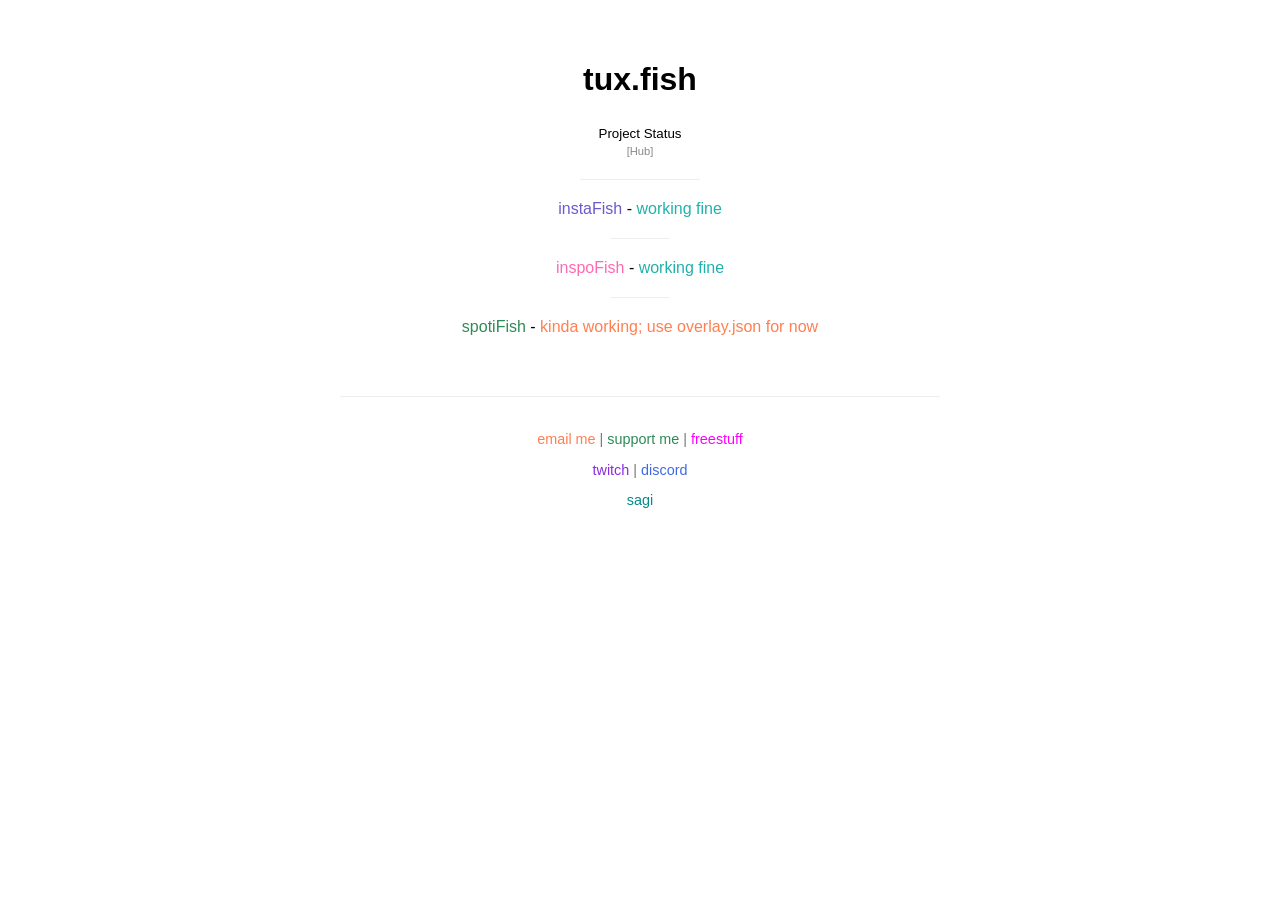
==== status.html @ d0bba621 "Update spotifish status" ====
<!doctype html>
<html lang="en">
    <head>
        <meta charset="UTF-8" />
        <meta name="author" content="intellectualtux" />
        <meta name="description" content="tux's project status page" />
        <meta name="viewport" content="width=device-width, initial-scale=1.0" />
        <link rel="icon" type="image/x-icon" href="img/favicon.gif" />
        <title>status dot fish</title>
        <meta property="og:site_name" content="tux.fish/status" />
        <meta property="og:title" content="status dot fish" />
        <meta
            property="og:description"
            content="lets you know if something's broken and if fixes are coming"
        />
        <meta property="og:url" content="https://tux.fish/status" />
        <meta property="og:image" content="https://tux.fish/img/favicon.gif" />
        <meta property="og:type" content="website" />
        <meta name="theme-color" content="#00FF7F" />
        <link rel="stylesheet" href="styles.css" />
    </head>
    <body>
        <h1>tux.fish</h1>
        <sub>Project Status</sub>
        <br />
        <a href="/" class="small-link">[Hub]</a>
        <hr />

        <ul>
            <li>
                <a
                    class="project"
                    id="instafish"
                    href="https://instafish.tux.fish"
                    >instaFish</a
                >
                -
                <span style="color: lightseagreen">working fine</span>
                <hr class="project-separator" />
                <a
                    class="project"
                    id="inspofish"
                    href="https://inspofish.tux.fish"
                    >inspoFish</a
                >
                -
                <span style="color: lightseagreen">working fine</span>
                <hr class="project-separator" />
                <a
                    class="project"
                    id="spotifish"
                    href="https://spotifish.tux.fish"
                    >spotiFish</a
                >
                -
                <span style="color: coral"
                    >kinda working; use overlay.json for now</span
                >
            </li>
        </ul>
        <footer>
            <p>
                <a class="email" href="mailto:intellectualtux@proton.me"
                    >email me</a
                >
                |
                <a class="kofi" href="https://ko-fi.tux.fish">support me</a>
                |
                <a class="freestuff" href="https://freebies.tux.fish"
                    >freestuff</a
                >
            </p>
            <p>
                <a class="twitch" href="https://twitch.tux.fish">twitch</a>
                |
                <a class="discord" href="https://discord.tux.fish">discord</a>
            </p>
            <p>
                <a class="sagi" href="https://sagitariogal.carrd.co/">sagi</a>
            </p>
        </footer>
    </body>
</html>
---- styles.css ----
body {
    font-family: -apple-system, sans-serif;
    text-align: center;
    padding: 40px;
    max-width: 600px;
    margin: 0 auto;
}

ul {
    list-style-type: none;
    margin: 0;
    padding: 0;
}

hr {
    width: 20%;
    margin: 20px auto;
    border: 0;
    border-top: 1px solid #eee;
}
.project-separator {
    width: 10%;
}
a.project {
    text-decoration: none;
    transition: color 0.3s ease;
}
a.project:hover {
    text-decoration: underline;
}
#instafish {
    color: slateblue;
}
#inspofish {
    color: hotpink;
}
#spotifish {
    color: seagreen;
}

footer {
    margin-top: 60px;
    padding: 20px 0;
    border-top: 1px solid #eee;
    font-size: 0.9em;
    color: #777;
}

footer a {
    text-decoration: none;
    transition: color 0.3s ease;
}

footer a.email {
    color: coral;
}

footer a.kofi {
    color: seagreen;
}

footer a.twitch {
    color: blueviolet;
}

footer a.discord {
    color: royalblue;
}

footer a.freestuff {
    color: fuchsia;
}

footer a.sagi {
    color: darkcyan;
}

footer a:hover {
    text-decoration: underline;
}

.small-link {
    font-size: 0.7em; /* Make it tiny */
    color: #888; /* A subtle color */
    text-decoration: none;
    margin-left: 0px;
}

.small-link:hover {
    text-decoration: underline;
}

sub {
    padding: 0;
    margin: 0;
}
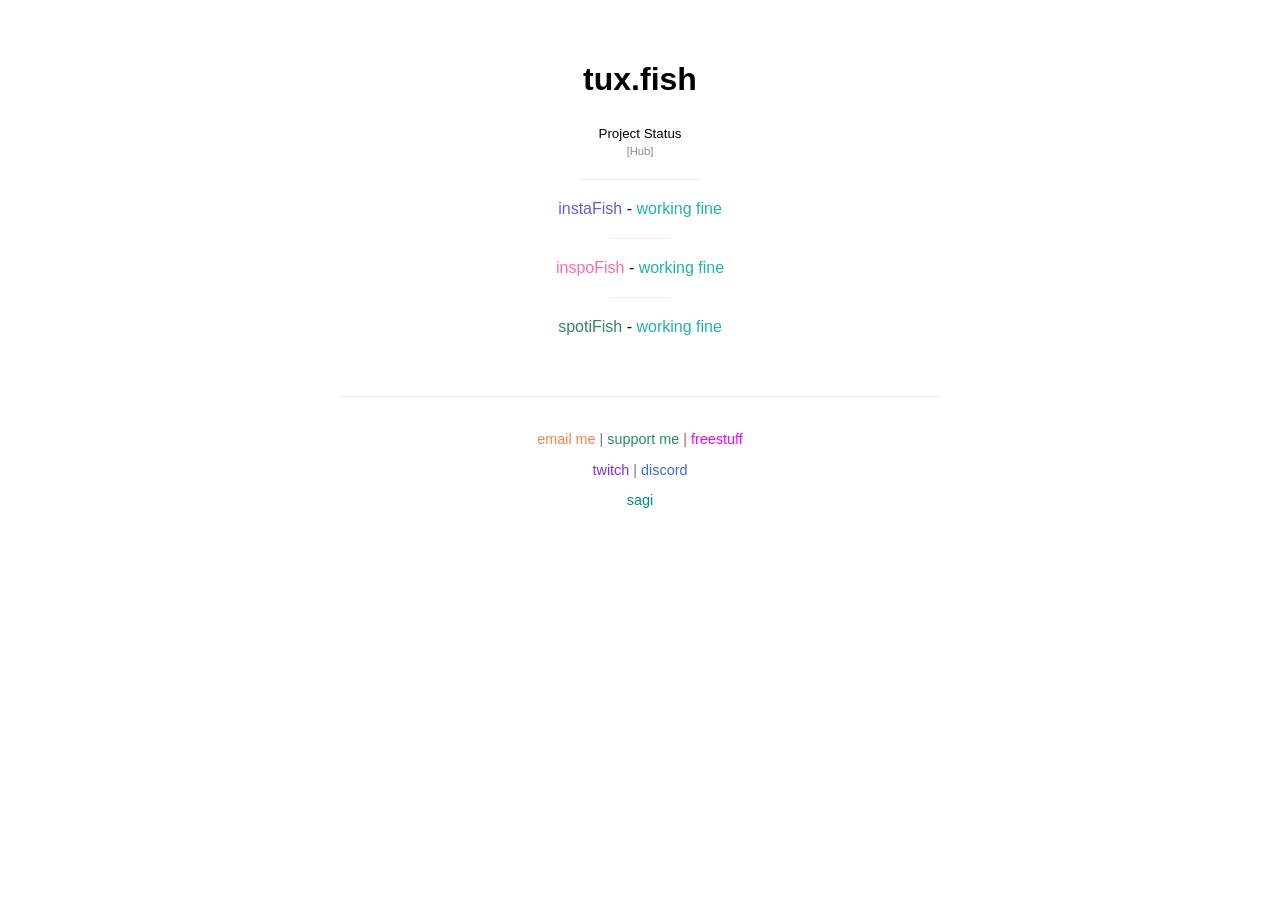
==== commit 4c85d2b6: "Update spotifish status" ====
--- a/status.html
+++ b/status.html
@@ -53,9 +53,7 @@
                     >spotiFish</a
                 >
                 -
-                <span style="color: coral"
-                    >kinda working; use overlay.json for now</span
-                >
+                <span style="color: lightseagreen">working fine</span>
             </li>
         </ul>
         <footer>
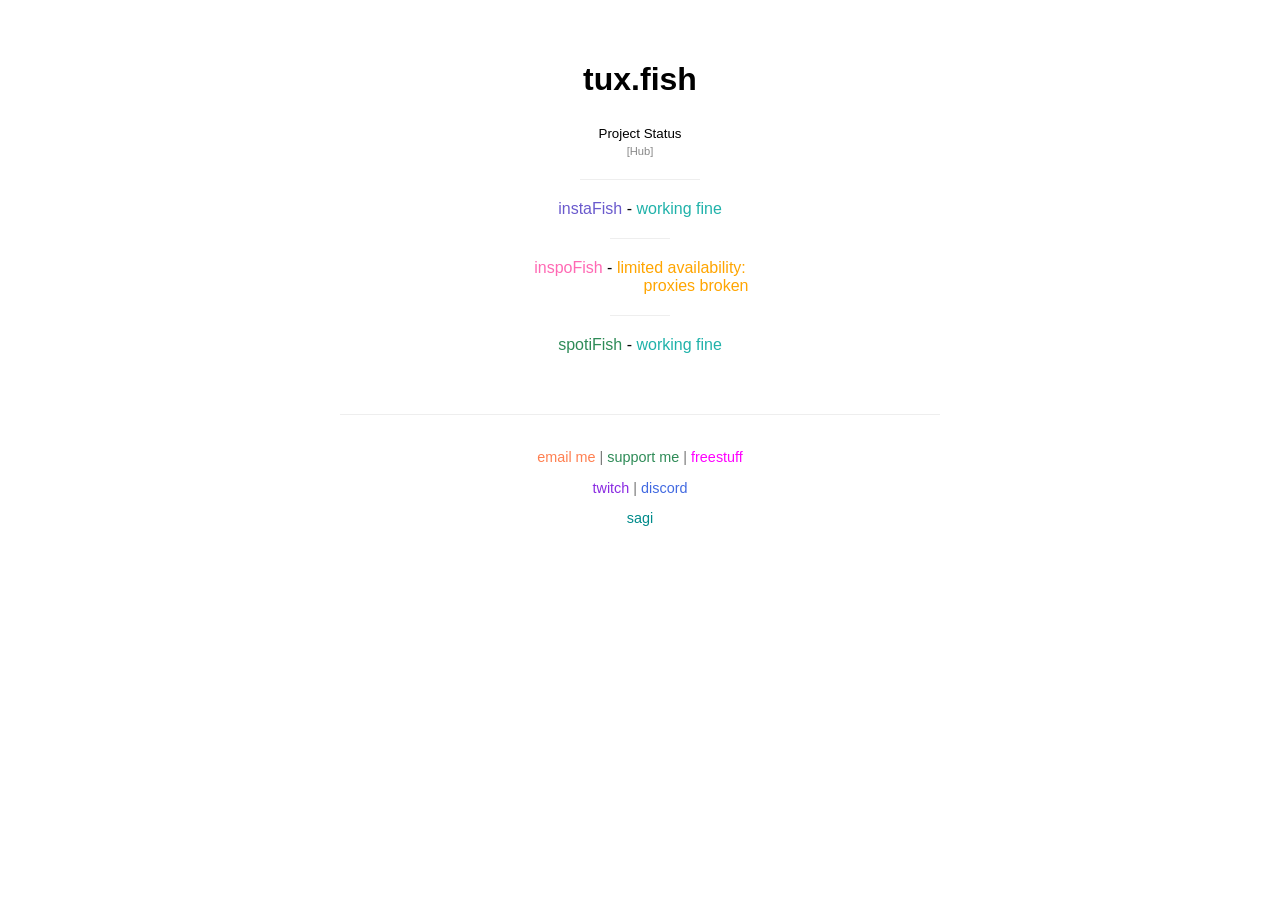
==== commit f45cb5df: "Update instafish status" ====
--- a/status.html
+++ b/status.html
@@ -44,7 +44,8 @@
                     >inspoFish</a
                 >
                 -
-                <span style="color: lightseagreen">working fine</span>
+                <span style="color: orange">limited availability:
+                    <br/ > &emsp;&emsp;&emsp;&emsp;&emsp;&emsp;&emsp;proxies broken</span>
                 <hr class="project-separator" />
                 <a
                     class="project"
--- a/styles.css
+++ b/styles.css
@@ -94,3 +94,10 @@
     padding: 0;
     margin: 0;
 }
+#social-username {
+    font-size: 0.7em;
+    color: lightslategrey;
+    margin-top: 10px;
+    margin-bottom: 0;
+    padding-bottom: 4px;
+}
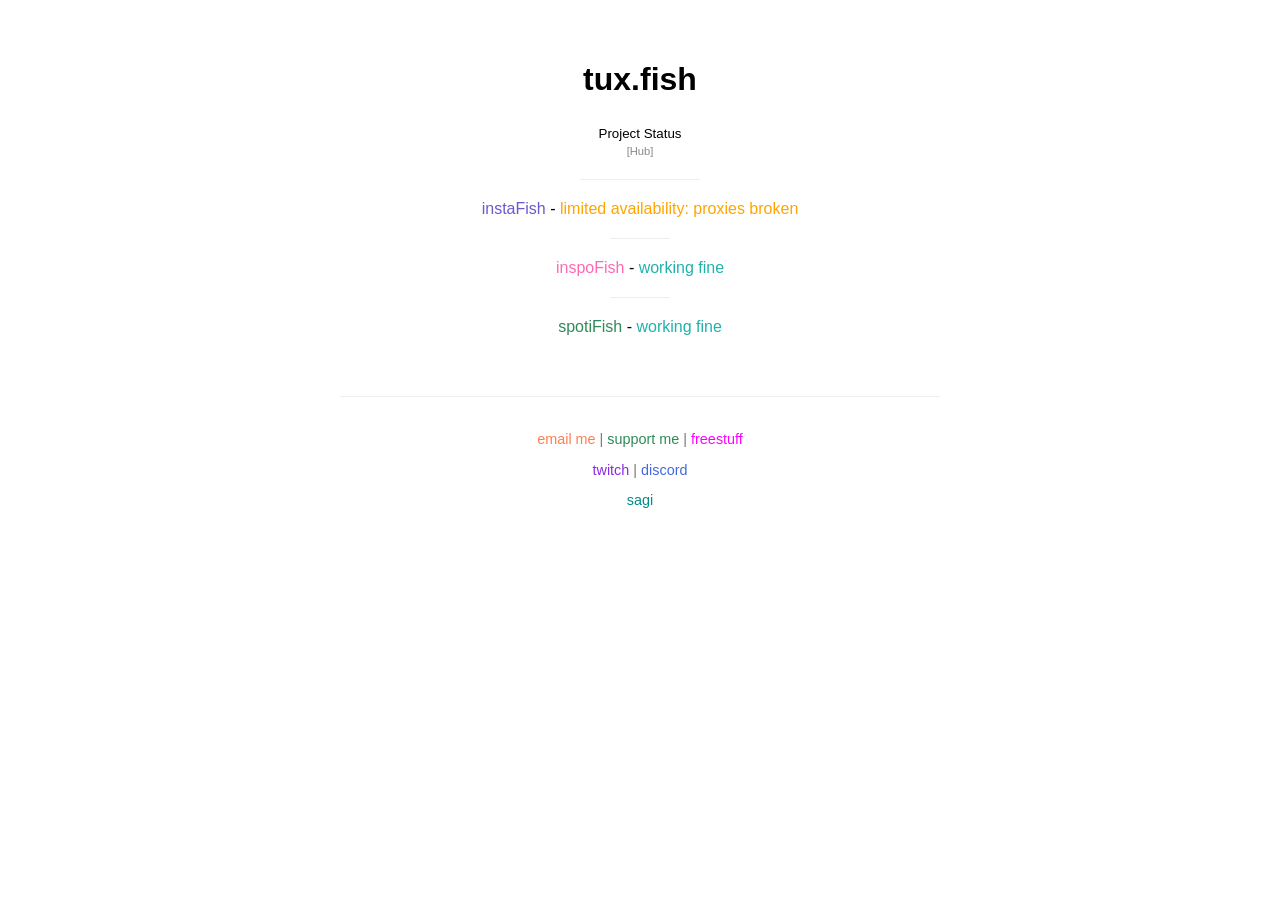
==== commit 85f48a6f: "Fix mixup between instafish and inspofish statuses" ====
--- a/status.html
+++ b/status.html
@@ -35,7 +35,7 @@
                     >instaFish</a
                 >
                 -
-                <span style="color: lightseagreen">working fine</span>
+                <span style="color: orange">limited availability: proxies broken</span>
                 <hr class="project-separator" />
                 <a
                     class="project"
@@ -44,8 +44,7 @@
                     >inspoFish</a
                 >
                 -
-                <span style="color: orange">limited availability:
-                    <br/ > &emsp;&emsp;&emsp;&emsp;&emsp;&emsp;&emsp;proxies broken</span>
+                <span style="color: lightseagreen">working fine</span>
                 <hr class="project-separator" />
                 <a
                     class="project"
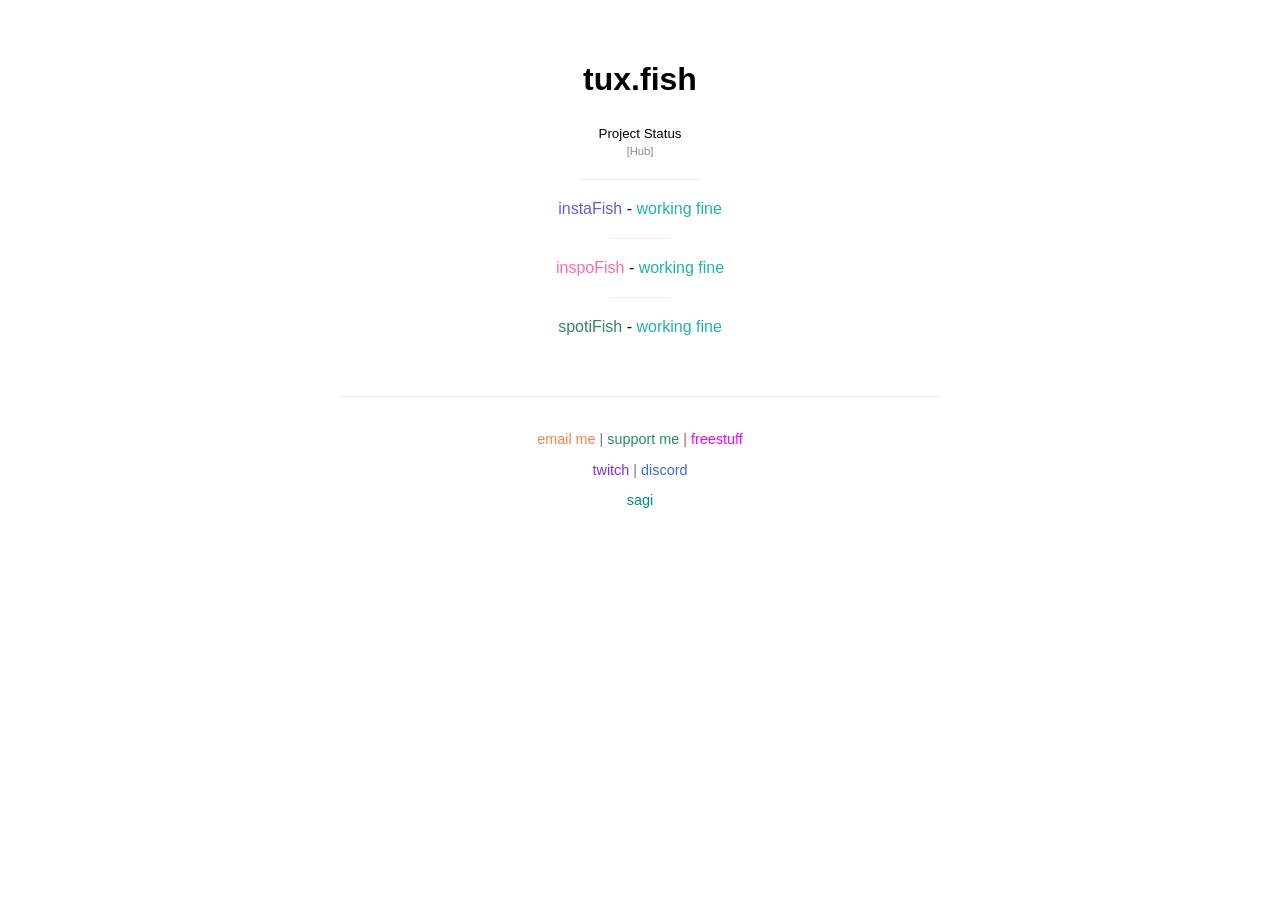
==== commit db5163a4: "Update status.html" ====
--- a/status.html
+++ b/status.html
@@ -35,7 +35,7 @@
                     >instaFish</a
                 >
                 -
-                <span style="color: orange">limited availability: proxies broken</span>
+                <span style="color: lightseagreen">working fine</span>
                 <hr class="project-separator" />
                 <a
                     class="project"
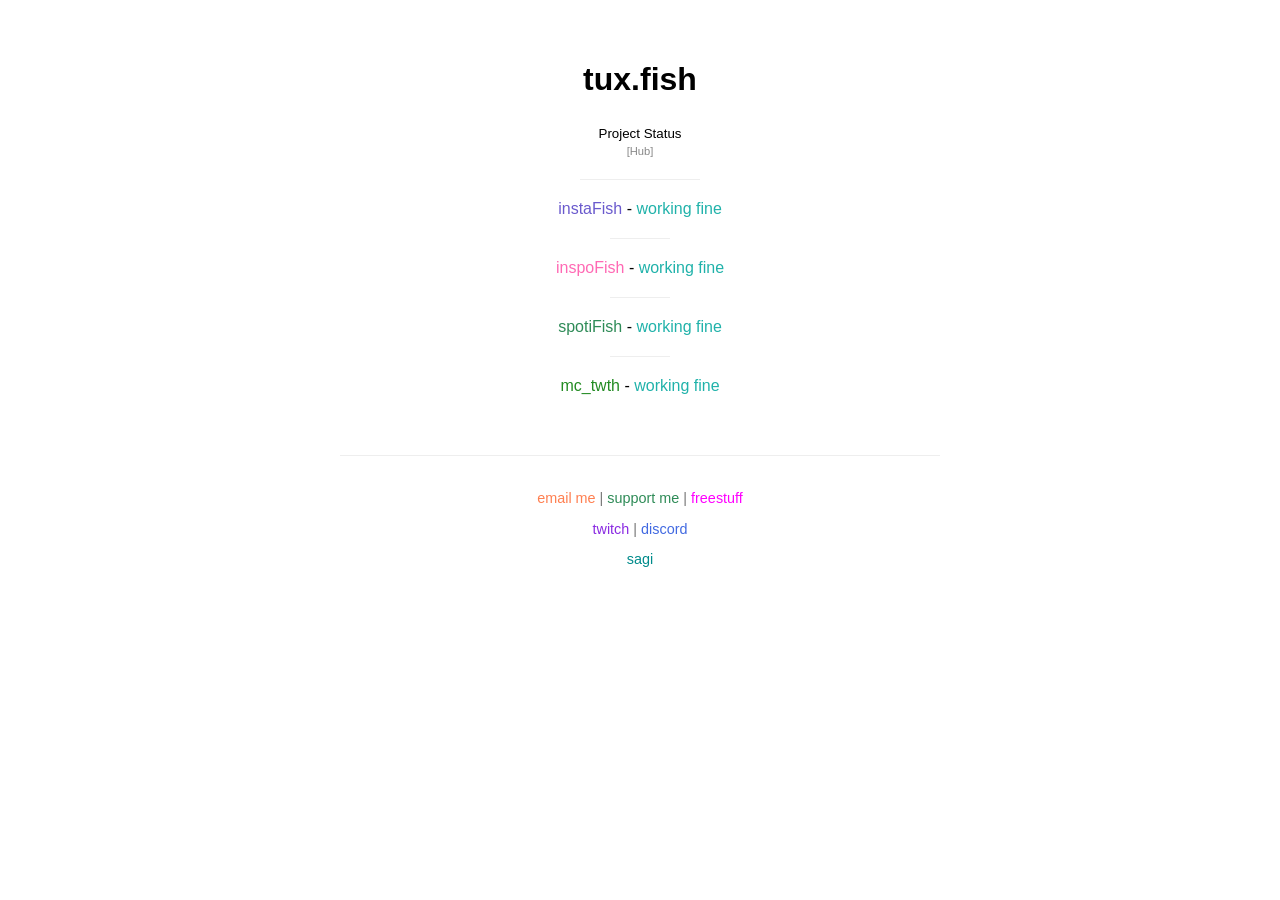
==== commit 29175ad7: "Add mc_twth links, add legal/mc_twth" ====
--- a/status.html
+++ b/status.html
@@ -54,6 +54,15 @@
                 >
                 -
                 <span style="color: lightseagreen">working fine</span>
+                <hr class="project-separator" />
+                <a
+                    class="project"
+                    id="mc_twth"
+                    href="https://mc-twth.tux.fish"
+                    >mc_twth</a
+                >
+                -
+                <span style="color: lightseagreen">working fine</span>
             </li>
         </ul>
         <footer>
@@ -74,7 +83,7 @@
                 <a class="discord" href="https://discord.tux.fish">discord</a>
             </p>
             <p>
-                <a class="sagi" href="https://sagitariogal.carrd.co/">sagi</a>
+                <a class="sagi" href="https://sagi.tux.fish/">sagi</a>
             </p>
         </footer>
     </body>
--- a/styles.css
+++ b/styles.css
@@ -36,6 +36,9 @@
 }
 #spotifish {
     color: seagreen;
+}
+#mc_twth {
+    color: forestgreen;
 }
 
 footer {
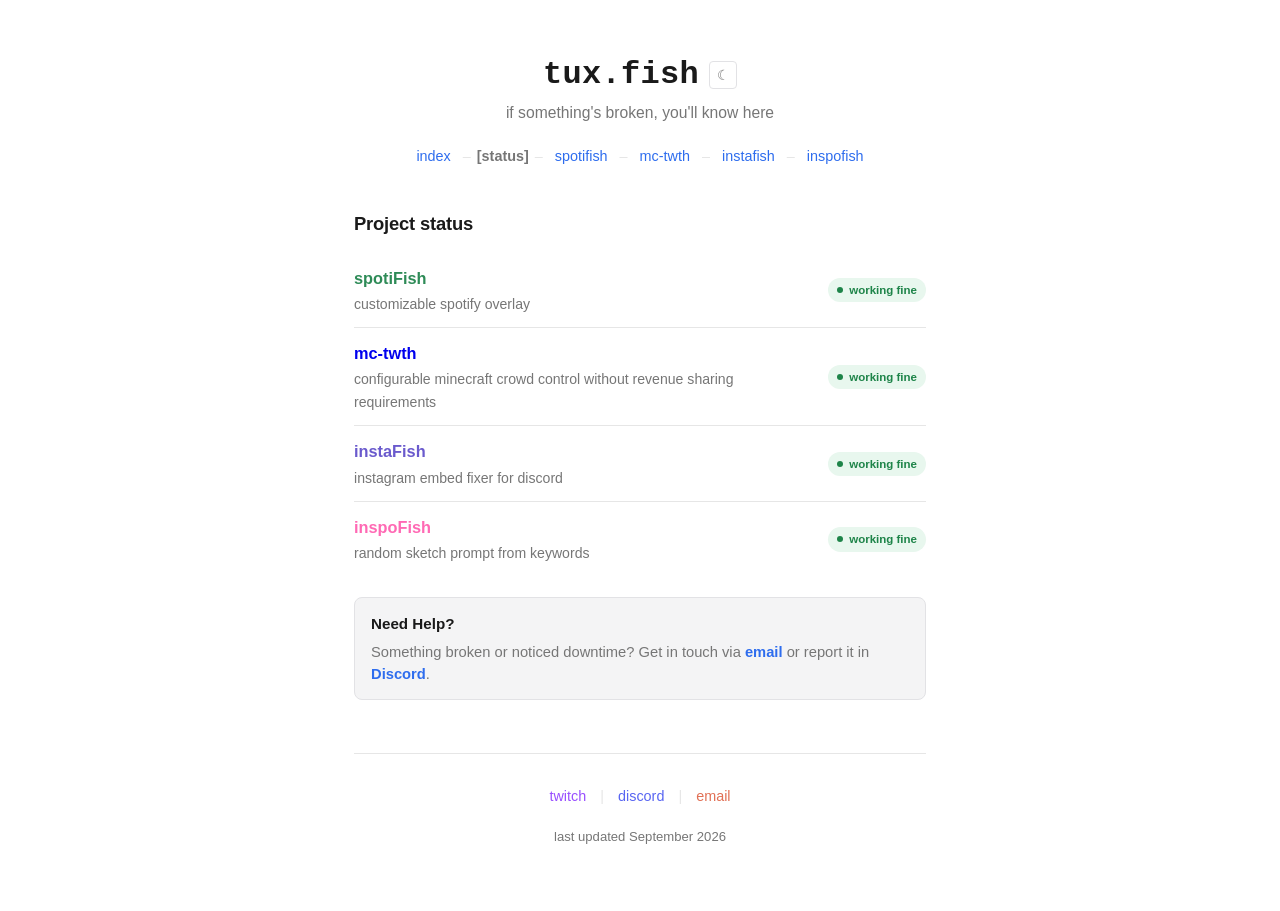
==== commit 1a4f4f34: "Site Redesign 2.0" ====
--- a/status.html
+++ b/status.html
@@ -1,90 +1,76 @@
-<!doctype html>
+<!DOCTYPE html>
 <html lang="en">
-    <head>
-        <meta charset="UTF-8" />
-        <meta name="author" content="intellectualtux" />
-        <meta name="description" content="tux's project status page" />
-        <meta name="viewport" content="width=device-width, initial-scale=1.0" />
-        <link rel="icon" type="image/x-icon" href="img/favicon.gif" />
-        <title>status dot fish</title>
-        <meta property="og:site_name" content="tux.fish/status" />
-        <meta property="og:title" content="status dot fish" />
-        <meta
-            property="og:description"
-            content="lets you know if something's broken and if fixes are coming"
-        />
-        <meta property="og:url" content="https://tux.fish/status" />
-        <meta property="og:image" content="https://tux.fish/img/favicon.gif" />
-        <meta property="og:type" content="website" />
-        <meta name="theme-color" content="#00FF7F" />
-        <link rel="stylesheet" href="styles.css" />
-    </head>
-    <body>
-        <h1>tux.fish</h1>
-        <sub>Project Status</sub>
-        <br />
-        <a href="/" class="small-link">[Hub]</a>
-        <hr />
+<head>
+<meta charset="UTF-8">
+<meta name="viewport" content="width=device-width, initial-scale=1">
+<title>status dot fish</title>
+<meta name="author" content="intellectualtux">
+<meta name="description" content="lets you know if something's broken and if fixes are coming">
+<meta property="og:description" content="lets you know if something's broken and if fixes are coming">
+<meta property="og:image" content="https://tux.fish/img/favicon.gif">
+<meta property="og:site_name" content="tux.fish/status">
+<meta property="og:title" content="status dot fish">
+<meta property="og:type" content="website">
+<meta property="og:url" content="https://tux.fish/status">
+<meta name="theme-color" content="#00FF7F">
+<link rel="icon" href="https://tux.fish/img/favicon.gif">
+<link rel="stylesheet" href="styles.css">
+<script src="site.js" defer></script>
+</head>
+<body>
 
-        <ul>
-            <li>
-                <a
-                    class="project"
-                    id="instafish"
-                    href="https://instafish.tux.fish"
-                    >instaFish</a
-                >
-                -
-                <span style="color: lightseagreen">working fine</span>
-                <hr class="project-separator" />
-                <a
-                    class="project"
-                    id="inspofish"
-                    href="https://inspofish.tux.fish"
-                    >inspoFish</a
-                >
-                -
-                <span style="color: lightseagreen">working fine</span>
-                <hr class="project-separator" />
-                <a
-                    class="project"
-                    id="spotifish"
-                    href="https://spotifish.tux.fish"
-                    >spotiFish</a
-                >
-                -
-                <span style="color: lightseagreen">working fine</span>
-                <hr class="project-separator" />
-                <a
-                    class="project"
-                    id="mc_twth"
-                    href="https://mc-twth.tux.fish"
-                    >mc_twth</a
-                >
-                -
-                <span style="color: lightseagreen">working fine</span>
-            </li>
-        </ul>
-        <footer>
-            <p>
-                <a class="email" href="mailto:intellectualtux@proton.me"
-                    >email me</a
-                >
-                |
-                <a class="kofi" href="https://ko-fi.tux.fish">support me</a>
-                |
-                <a class="freestuff" href="https://freebies.tux.fish"
-                    >freestuff</a
-                >
-            </p>
-            <p>
-                <a class="twitch" href="https://twitch.tux.fish">twitch</a>
-                |
-                <a class="discord" href="https://discord.tux.fish">discord</a>
-            </p>
-            <p>
-                <a class="sagi" href="https://sagi.tux.fish/">sagi</a>
-            </p>
-        </footer>
-    </body>
+<main>
+
+  <header class="site-header">
+    <div class="title-wrap">
+      <h1>tux.fish</h1>
+      <button id="theme-toggle" class="theme-toggle" type="button" aria-label="Toggle dark mode">
+        <span aria-hidden="true">☾</span>
+      </button>
+    </div>
+    <p class="blurb">if something's broken, you'll know here</p>
+    <nav class="site-nav" aria-label="Main Navigation">
+      <a href="/">index</a>
+      <span class="sep">–</span>
+      <span class="current" aria-current="page">[status]</span>
+      <span class="sep">–</span>
+      <a href="https://spotifish.tux.fish">spotifish</a>
+      <span class="sep">–</span>
+      <a href="https://mc-twth.tux.fish">mc-twth</a>
+      <span class="sep">–</span>
+      <a href="https://instafish.tux.fish">instafish</a>
+      <span class="sep">–</span>
+      <a href="https://inspofish.tux.fish">inspofish</a>
+    </nav>
+  </header>
+
+  <div class="content">
+
+    <section class="projects-section" aria-labelledby="status-heading">
+      <h2 id="status-heading">Project status</h2>
+      <div id="status-projects-list">
+        <span class="placeholder">loading data...</span>
+      </div>
+    </section>
+
+    <aside class="callout" data-href="mailto:intellectualtux@proton.me" tabindex="0" role="link" aria-label="Support notice">
+      <div class="callout-title"><a href="mailto:intellectualtux@proton.me">Need Help?</a></div>
+      <p>Something broken or noticed downtime? Get in touch via <a href="mailto:intellectualtux@proton.me">email</a> or report it in <a href="https://discord.tux.fish">Discord</a>.</p>
+    </aside>
+
+  </div>
+
+  <footer class="site-footer">
+    <nav class="links" aria-label="Social links">
+      <a href="https://twitch.tux.fish" class="link-twitch">twitch</a>
+      <span class="sep">|</span>
+      <a href="https://discord.tux.fish" class="link-discord">discord</a>
+      <span class="sep">|</span>
+      <a href="mailto:intellectualtux@proton.me" class="link-email">email</a>
+    </nav>
+    <div class="updated">last updated September 2026</div>
+  </footer>
+
+</main>
+</body>
 </html>
--- a/styles.css
+++ b/styles.css
@@ -1,106 +1,379 @@
-body {
-    font-family: -apple-system, sans-serif;
-    text-align: center;
-    padding: 40px;
-    max-width: 600px;
-    margin: 0 auto;
-}
-
-ul {
-    list-style-type: none;
-    margin: 0;
-    padding: 0;
-}
-
-hr {
-    width: 20%;
-    margin: 20px auto;
-    border: 0;
-    border-top: 1px solid #eee;
-}
-.project-separator {
-    width: 10%;
-}
-a.project {
-    text-decoration: none;
-    transition: color 0.3s ease;
-}
-a.project:hover {
-    text-decoration: underline;
-}
-#instafish {
-    color: slateblue;
-}
-#inspofish {
-    color: hotpink;
-}
-#spotifish {
-    color: seagreen;
-}
-#mc_twth {
-    color: forestgreen;
-}
-
-footer {
-    margin-top: 60px;
-    padding: 20px 0;
-    border-top: 1px solid #eee;
-    font-size: 0.9em;
-    color: #777;
-}
-
-footer a {
-    text-decoration: none;
-    transition: color 0.3s ease;
-}
-
-footer a.email {
-    color: coral;
-}
-
-footer a.kofi {
-    color: seagreen;
-}
-
-footer a.twitch {
-    color: blueviolet;
-}
-
-footer a.discord {
-    color: royalblue;
-}
-
-footer a.freestuff {
-    color: fuchsia;
-}
-
-footer a.sagi {
-    color: darkcyan;
-}
-
-footer a:hover {
-    text-decoration: underline;
-}
-
-.small-link {
-    font-size: 0.7em; /* Make it tiny */
-    color: #888; /* A subtle color */
-    text-decoration: none;
-    margin-left: 0px;
-}
-
-.small-link:hover {
-    text-decoration: underline;
-}
-
-sub {
-    padding: 0;
-    margin: 0;
-}
-#social-username {
-    font-size: 0.7em;
-    color: lightslategrey;
-    margin-top: 10px;
-    margin-bottom: 0;
-    padding-bottom: 4px;
-}
+:root{
+  --bg:#ffffff;
+  --text:#1a1a1a;
+  --muted:#767676;
+  --muted-link:#717585;
+  --rule:#e6e6e6;
+  --box:#f4f4f5;
+  --box-border:#e2e2e5;
+  --box-hover:#dedee3;
+  --placeholder:#b5761f;
+  --placeholder-bg:#fbf3e6;
+  --link:#2e6dee;
+  --font: -apple-system, BlinkMacSystemFont, "Segoe UI", Helvetica, Arial, sans-serif;
+  --mono: ui-monospace, "SFMono-Regular", "JetBrains Mono", Menlo, Consolas, monospace;
+
+  --c-insta:#6A5ACD;
+  --c-inspo:#FF69B4;
+  --c-spoti:#2E8B57;
+  --c-mctwth:#228B22;
+  --c-email:#e17055;
+  --c-twitch:#9950ff;
+  --c-discord:#5865F2;
+  --c-sagi:#527aff;
+  --c-hannah:#f1785f;
+  --c-sakenna:#5d4cb6;
+}
+
+[data-theme="dark"]{
+  --bg:#121316;
+  --text:#e6e6e6;
+  --muted:#8c8f9a;
+  --muted-link:#717585;
+  --rule:#23262d;
+  --box:#1a1c23;
+  --box-border:#2b2f3a;
+  --box-hover:#353a47;
+  --placeholder:#e0af68;
+  --placeholder-bg:#282218;
+  --link:#6ba1ff;
+
+  --c-insta:#9b8df7;
+  --c-inspo:#ff85c8;
+  --c-spoti:#4ade80;
+  --c-mctwth:#48bb78;
+  --c-email:#f87171;
+  --c-twitch:#bc86ff;
+  --c-discord:#8791f2;
+  --c-sagi:#b4dbff;
+  --c-hannah:#F1AFA1;
+  --c-sakenna:#bcb3ff;
+}
+
+*{box-sizing:border-box;}
+
+body{
+  margin:0;
+  background:var(--bg);
+  color:var(--text);
+  font-family:var(--font);
+  font-size:16px;
+  line-height:1.6;
+  min-height:100vh;
+  transition:background-color 0.2s ease, color 0.2s ease;
+}
+
+main{
+  max-width:620px;
+  margin:0 auto;
+  padding:56px 24px 64px;
+}
+
+/* Accessibility focus styles */
+a:focus-visible,
+button:focus-visible,
+.info-card:focus-visible,
+.callout:focus-visible{
+  outline:2px solid var(--link);
+  outline-offset:2px;
+  border-radius:4px;
+}
+
+a{text-decoration:none;}
+a:hover{text-decoration:underline;}
+
+/* ===== Standard Header ===== */
+.site-header{
+  text-align:center;
+  margin-bottom:36px;
+}
+.title-wrap{
+  display:inline-flex;
+  align-items:center;
+  justify-content:center;
+  gap:10px;
+  margin-bottom:6px;
+}
+.site-header h1{
+  font-family:var(--mono);
+  font-size:2rem;
+  font-weight:800;
+  letter-spacing:0.01em;
+  margin:0;
+  line-height:1.2;
+}
+
+/* Theme toggle button next to site title: square button without brackets */
+.theme-toggle{
+  background:none;
+  border:1px solid var(--box-border);
+  color:var(--muted);
+  width:28px;
+  height:28px;
+  border-radius:4px;
+  display:inline-flex;
+  align-items:center;
+  justify-content:center;
+  cursor:pointer;
+  font-size:0.88rem;
+  transition:color 0.15s ease, background-color 0.15s ease, border-color 0.15s ease, transform 0.15s ease;
+}
+.theme-toggle:hover{
+  color:var(--text);
+  background-color:var(--box);
+  border-color:var(--box-hover);
+  transform:scale(1.06);
+}
+
+.site-header .blurb{
+  margin:0 0 16px;
+  font-size:0.98rem;
+  color:var(--muted);
+}
+.site-nav{
+  display:inline-flex;
+  align-items:center;
+  justify-content:center;
+  flex-wrap:wrap;
+  gap:2px 4px;
+  font-size:0.9rem;
+  color:var(--muted);
+}
+.site-nav .current{color:var(--muted); font-weight:600;}
+.site-nav a{
+  color:var(--link);
+  text-decoration:none;
+  padding:4px 6px;
+  border-radius:4px;
+  transition:background-color 0.15s ease;
+}
+.site-nav a:hover{text-decoration:underline; background:var(--box);}
+.site-nav .sep{color:var(--rule); margin:0 2px;}
+
+/* Content sections */
+.content > section{
+  margin-top:2.2em;
+  padding-top:1.5em;
+  border-top:1px solid var(--rule);
+}
+.content > section:first-of-type{
+  margin-top:0;
+  padding-top:0;
+  border-top:none;
+}
+.content h2{
+  font-size:1.15rem;
+  font-weight:800;
+  margin:0 0 0.8em;
+  letter-spacing:-0.01em;
+}
+.content p{margin:0 0 1em;}
+.content p a{color:var(--link);}
+
+.placeholder{
+  color:var(--placeholder);
+  background:var(--placeholder-bg);
+  border:1px dashed #e0c088;
+  border-radius:4px;
+  padding:0.05em 0.4em;
+  font-size:0.92em;
+}
+
+/* Projects: clean straight divider without lip overhang */
+.project{
+  display:flex;
+  align-items:center;
+  justify-content:space-between;
+  gap:16px;
+  padding:12px 0;
+  border-bottom:1px solid var(--rule);
+}
+.project:last-child{border-bottom:none;}
+.project .left{flex:1;}
+.project .name{font-weight:700; font-size:1.02rem; margin-bottom:2px;}
+.project .blurb{color:var(--muted); font-size:0.88rem;}
+
+/* Status Page Badges (Simple, non-pulsing solid dot) */
+.badge{
+  flex-shrink:0;
+  font-size:0.72rem;
+  font-weight:700;
+  padding:3px 9px;
+  border-radius:20px;
+  white-space:nowrap;
+  display:inline-flex;
+  align-items:center;
+}
+.badge.running{
+  background:#e8f7ee;
+  color:#1e8449;
+}
+.badge.running::before{
+  content:"";
+  display:inline-block;
+  width:6px;
+  height:6px;
+  margin-right:6px;
+  border-radius:50%;
+  background-color:currentColor;
+}
+[data-theme="dark"] .badge.running{
+  background:#132e1f;
+  color:#4ade80;
+}
+
+.badge.upcoming{background:#eef1fb; color:#4a5cc7;}
+[data-theme="dark"] .badge.upcoming{background:#1a2238; color:#818cf8;}
+
+.badge.deprecated{background:#f2f2f2; color:#8a8a8a;}
+[data-theme="dark"] .badge.deprecated{background:#23262d; color:#9ca3af;}
+
+/* Cards Grid & Info Cards */
+.cards-grid{
+  display:grid;
+  grid-template-columns:repeat(auto-fit, minmax(160px, 1fr));
+  gap:14px;
+  margin:0 0 1.2em;
+}
+.info-card{
+  display:block;
+  padding:14px 16px;
+  background:var(--box);
+  border:1px solid var(--box-border);
+  border-radius:8px;
+  cursor:pointer;
+  transition:transform 0.15s ease, border-color 0.15s ease, background-color 0.15s ease;
+}
+.info-card:hover{
+  transform:translateY(-2px);
+  border-color:var(--box-hover);
+}
+.info-card .card-title{
+  font-weight:700;
+  font-size:0.92rem;
+  margin-bottom:4px;
+}
+.info-card .card-title a{
+  color:var(--text);
+  transition:color 0.15s ease;
+}
+.info-card:hover .card-title a{
+  color:var(--link);
+}
+.friend-card .card-title a{
+  transition:opacity 0.15s ease;
+}
+.friend-card:hover .card-title a{
+  opacity:0.85;
+}
+.info-card .card-desc{
+  color:var(--muted);
+  font-size:0.84rem;
+  line-height:1.5;
+}
+.info-card .card-desc a{
+  color:var(--link);
+  font-weight:600;
+}
+.info-card .card-desc a:hover{
+  text-decoration:underline;
+}
+
+/* Callouts with matching hover animation */
+.callout{
+  display:block;
+  background:var(--box);
+  border:1px solid var(--box-border);
+  border-radius:8px;
+  padding:14px 16px;
+  margin:1.4em 0 0;
+  font-size:0.92rem;
+  cursor:pointer;
+  transition:transform 0.15s ease, border-color 0.15s ease, background-color 0.15s ease;
+}
+.callout:hover{
+  transform:translateY(-2px);
+  border-color:var(--box-hover);
+}
+.callout .callout-title{
+  font-weight:700;
+  font-size:0.95rem;
+  margin-bottom:4px;
+  color:var(--text);
+}
+.callout .callout-title a{
+  color:var(--text);
+  transition:color 0.15s ease;
+}
+.callout:hover .callout-title a{
+  color:var(--link);
+}
+.callout p{
+  margin:0;
+  color:var(--muted);
+  line-height:1.5;
+}
+.callout p a{
+  color:var(--link);
+  font-weight:600;
+}
+.callout p a:hover{
+  text-decoration:underline;
+}
+
+/* Friends (keyed off friends.json "id", matches the #<id>-title element JS/HTML render) */
+#sagi-title a{
+color: var(--c-sagi);
+}
+#hannah-title a{
+color: var(--c-hannah);
+}
+#sakenna-title a{
+color: var(--c-sakenna);
+}
+
+/* Running project link colors (keyed off projects.json "id", matches #project-<id>) */
+#project-spotifish .name a{color:var(--c-spoti);}
+#project-mc_twth .name a{color:var(--c-mctwth);}
+#project-instafish .name a{color:var(--c-insta);}
+#project-inspofish .name a{color:var(--c-inspo);}
+
+/* Footer social links */
+.links a.link-twitch{color:var(--c-twitch);}
+.links a.link-discord{color:var(--c-discord);}
+.links a.link-email{color:var(--c-email);}
+
+/* Footer */
+footer{
+  margin-top:3.5em;
+  padding-top:1.8em;
+  border-top:1px solid var(--rule);
+  text-align:center;
+  font-size:0.95rem;
+}
+footer .links{
+  display:flex;
+  flex-wrap:wrap;
+  justify-content:center;
+  align-items:center;
+  gap:8px 6px;
+  font-size:0.9rem;
+}
+footer .links a{
+  color:var(--link);
+  padding:4px 8px;
+  border-radius:4px;
+  transition:background-color 0.15s ease;
+}
+footer .links a:hover{background:var(--box);}
+footer .links span.sep{color:var(--rule);}
+footer .updated{color:var(--muted); font-size:0.82rem; margin-top:14px;}
+
+@media (max-width:520px){
+  .cards-grid{grid-template-columns:1fr;}
+}
+@media (max-width:480px){
+  main{padding:40px 18px 48px;}
+  .site-header h1{font-size:1.85rem;}
+  .project{flex-direction:column; align-items:flex-start; gap:6px;}
+}
